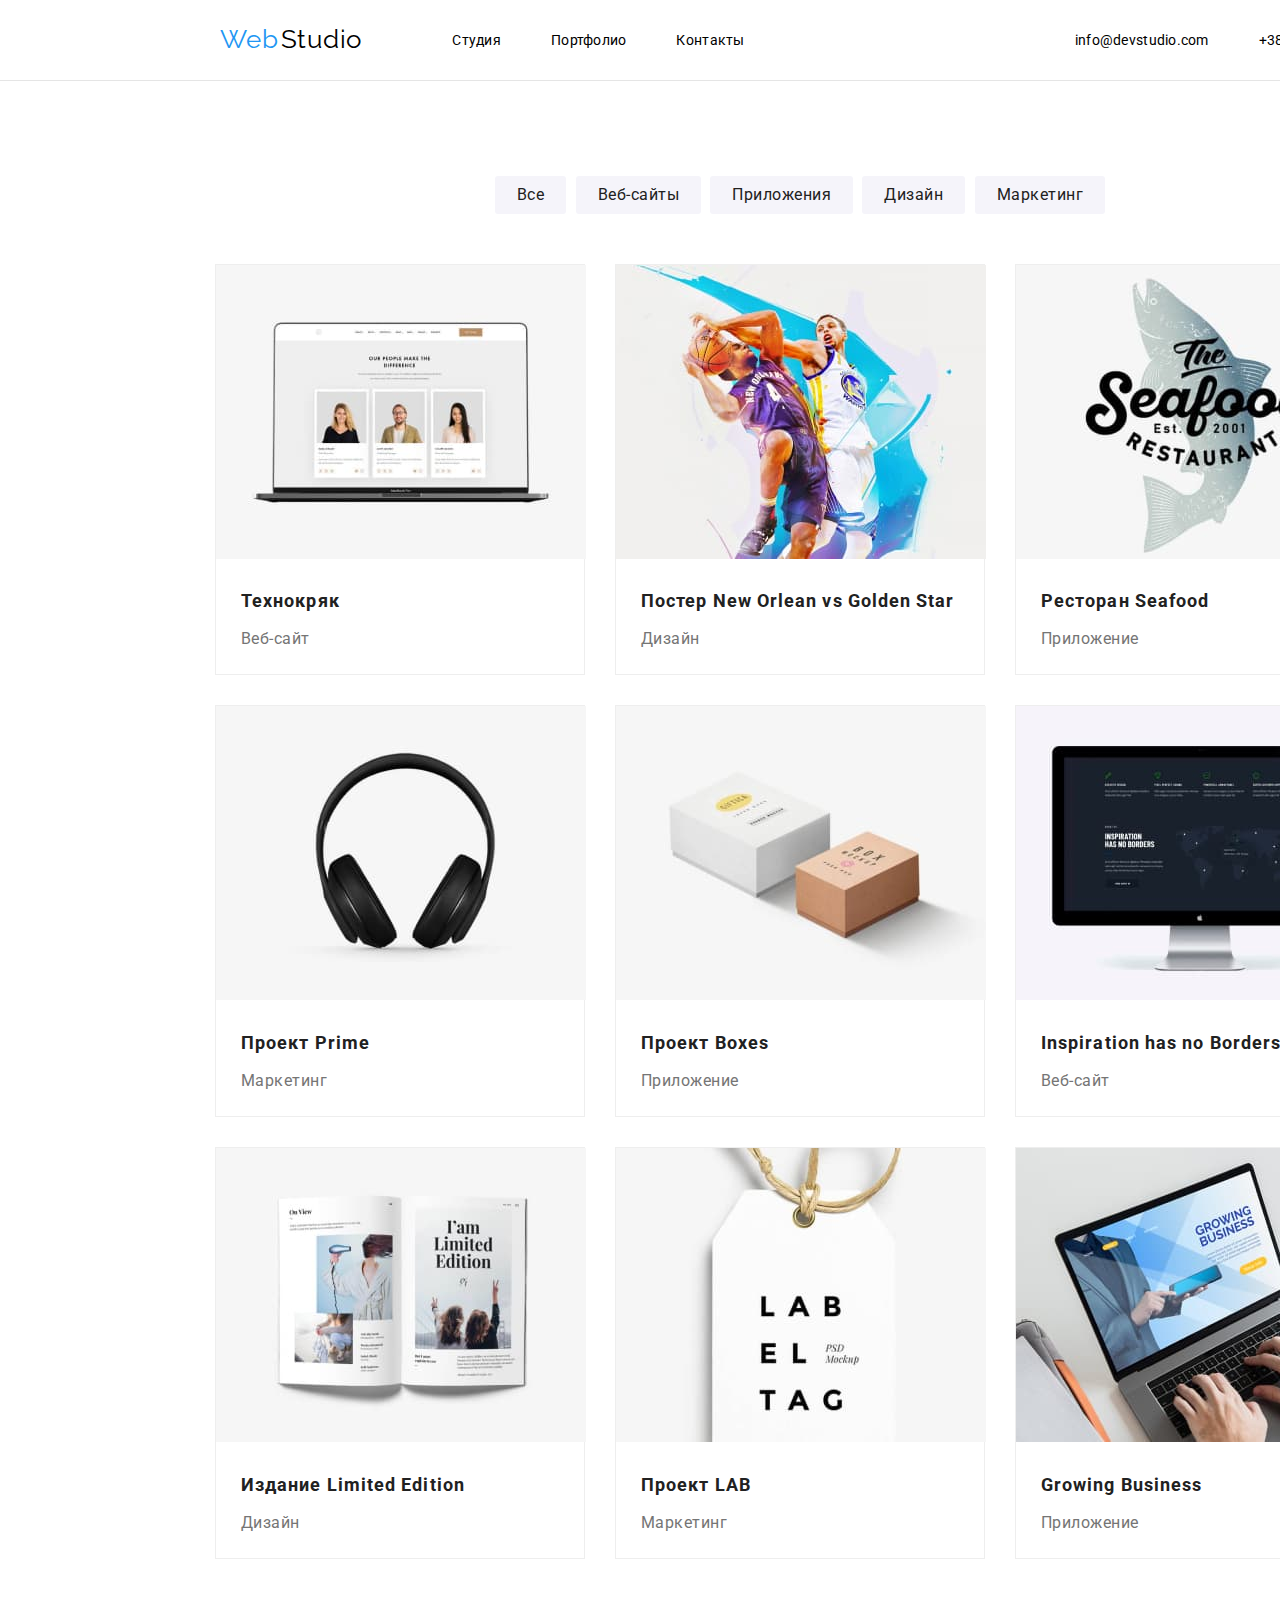
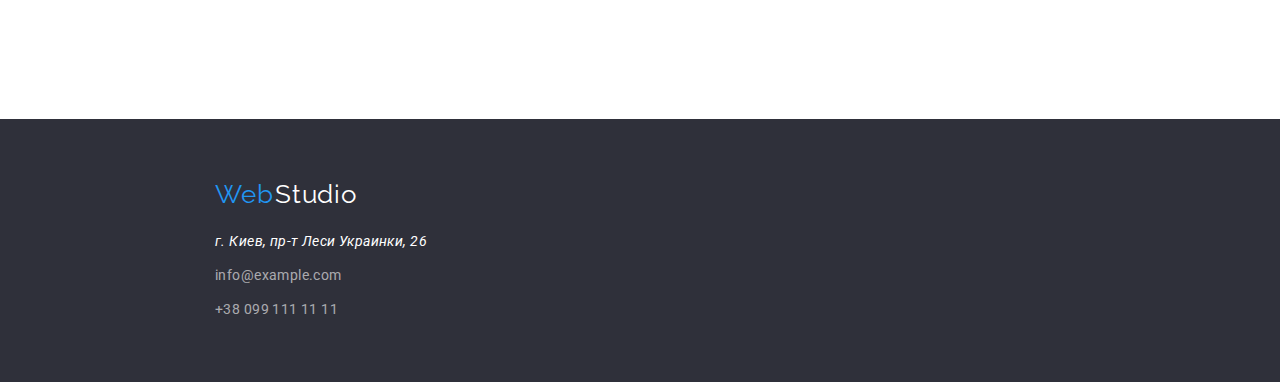
==== portfolio.html @ 6e184b69 "start-markup-hw-05" ====
<!DOCTYPE html>
<html lang="en">
<head>
    <meta charset="UTF-8">
    <meta http-equiv="X-UA-Compatible" content="IE=edge">
    <meta name="viewport" content="width=device-width, initial-scale=1.0">
    <title>Document</title>
        <link rel="preconnect" href="https://fonts.googleapis.com">
        <link rel="preconnect" href="https://fonts.gstatic.com" crossorigin>
        <link rel="stylesheet" href="./css/normalize.css">
        <link href="https://fonts.googleapis.com/css2?family=Raleway:wght@700&family=Roboto:wght@400;500;700;900&display=swap"
            rel="stylesheet">
            <link rel="stylesheet" href="./css/styles.css">
</head>
<body>

    <!--Шапка портфолио-->

<header>
<div class="header-css">
    <div class="logo-css">
        <a class="logo-blue" href="">Web <span class="logo-black">Studio</span></a>
    </div>
    <nav class="nav-css">
        <ul class="list">
            <li class="a-list"><a class="header-list" href="./index.html">Студия</a></li>
            <li class="a-list"><a class="header-list" href="./portfolio.html">Портфолио</a></li>
            <li class="a-list"><a class="header-list" href="">Контакты</a></li>
        </ul>
    </nav>
    <div class="mail-tel-css">
        <ul class="list">
            <li class="mail-tel"><a class="header-list" href="mailto:">info@devstudio.com</a></li>
            <li class="mail-tel"><a class="header-list" href="tel:+">+38 096 111 11 11</a></li>
        </ul>
    </div>
</div>

</header>

    <!--Главный контент портфолио-->

    <main>

        <div class="portfolio-main-div">
                    <div class="div-portfolio">
                        <h1 hidden>Наши работы</h1>
                    
                        <!--Список кнопок-->
                    
                        <div>
                            <ul class="portfolio-list">
                                <li><button class="btn-list btn" type="button">Все</button></li>
                                <li><button class="btn-list btn" type="button">Веб-сайты</button></li>
                                <li><button class="btn-list btn" type="button">Приложения</button></li>
                                <li><button class="btn-list btn" type="button">Дизайн</button></li>
                                <li><button class="btn-list btn" type="button">Маркетинг</button></li>
                            </ul>
                        </div>
                    
                        <!--Фото наших работ-->
                    
                        <section>
                            <ul class="list-img-portfolio">
                                <li class="portfolio-card">
                                    <img src="./images/img11.jpg" alt="Сайт на ноутбуке" width="370">
                                    <h2 class="headline">Технокряк</h2>
                                    <p class="heading-text">Веб-сайт</p>
                                </li>
                                <li class="portfolio-card">
                                    <img src="./images/img12.jpg" alt="Баскетбольный постер" width="370">
                                    <h2 class="headline">Постер New Orlean vs Golden Star</h2>
                                    <p class="heading-text">Дизайн</p>
                                </li>
                                <li class="portfolio-card">
                                    <img src="./images/img13.jpg" alt="Логотип ресторана морепродуктов" width="370">
                                    <h2 class="headline">Ресторан Seafood</h2>
                                    <p class="heading-text">Приложение</p>
                                </li>
                                <li class="portfolio-card">
                                    <img src="./images/img14.jpg" alt="Наушники" width="370">
                                    <h2 class="headline">Проект Prime</h2>
                                    <p class="heading-text">Маркетинг</p>
                                </li>
                                <li class="portfolio-card">
                                    <img src="./images/img15.jpg" alt="Две коробки" width="370">
                                    <h2 class="headline">Проект Boxes</h2>
                                    <p class="heading-text">Приложение</p>
                                </li>
                                <li class="portfolio-card">
                                    <img src="./images/img16.jpg" alt="Монитор компьютера" width="370">
                                    <h2 class="headline">Inspiration has no Borders</h2>
                                    <p class="heading-text">Веб-сайт</p>
                                </li>
                                <li class="portfolio-card">
                                    <img src="./images/img17.jpg" alt="Раскрытая книга" width="370">
                                    <h2 class="headline">Издание Limited Edition</h2>
                                    <p class="heading-text">Дизайн</p>
                                </li>
                                <li class="portfolio-card">
                                    <img src="./images/img18.jpg" alt="Этикетка" width="370">
                                    <h2 class="headline">Проект LAB</h2>
                                    <p class="heading-text">Маркетинг</p>
                                </li>
                                <li class="portfolio-card">
                                    <img src="./images/img19.jpg" alt="Мужчина печатает на ноутбуке" width="370">
                                    <h2 class="headline">Growing Business</h2>
                                    <p class="heading-text">Приложение</p>
                                </li>
                            </ul>
                        </section>
                    </div>
        </div>




    </main>

    <footer class="footer">
        <div class="div-footer">
            <div class="div-logo">
                <a class="logo-blue" href="">Web <span class="logo-white">Studio</span></a>
            </div>
            <div class="div-nav">
                <address class="adress">г. Киев, пр-т Леси Украинки, 26</address>
                <a class="contacts" href="mailto:">info@example.com</a>
                <a class="contacts" href="tel:+">+38 099 111 11 11</a>
            </div>
        </div>
    </footer>

    <!-- <div class="img_thumb">
        <img class="human_img" src="" alt="">
    </div> -->

    
</body>
</html>
---- css/styles.css ----
*,
*::before,
*::after {
    box-sizing: border-box;
}

body {
    background-color: #E5E5E5;
    font-family: 'Roboto', sans-serif;
}


.header-css {
    display: flex;
    flex-direction: row;
    align-items: center;
    justify-content: center;
    margin: auto;
    width: 1600px;
    height: 80px;
    background-color: #FFFFFF;
    margin-bottom: 1px;
}

.logo-css {
    margin-left: 150px;
    margin-right: 90px;
}


.nav-css .list  {
    display: flex;
    flex-direction: row;
    justify-content: center;
    gap: 50px;
    margin-right: 330px;
    padding-inline-start: 0;
}

.mail-tel-css .list {
    display: flex;
    flex-direction: row;
    gap: 50px;
    margin-right: 150px;
    padding-inline-start: 0;
}

.logo-blue {
        font-family: 'Raleway';
            font-size: 26px;
            line-height: 1.2;
            letter-spacing: 0.03em;
            color: #2196F3;
            text-decoration: none;
}

.logo-black {
    font-family: 'Raleway', sans-serif;
        font-size: 26px;
        line-height: 1.2;
        letter-spacing: 0.03em;
        color: black;
        text-decoration: none;
        margin-left: -6px;
}

.logo-white {
        font-family: 'Raleway', sans-serif;
            font-size: 26px;
            line-height: 1.2;
            letter-spacing: 0.03em;
            color: #FFFFFF;
            text-decoration: none;
            margin-left: -6px;
}

.header-list {
    font-family: 'Roboto', sans-serif;
        font-size: 14px;
        line-height: 1.1;
        letter-spacing: 0.02em;
        color: black;
        text-decoration: none;

}

.header-list:focus,
.header-list:hover {
    color:#2196F3;
}

.title {
    font-family: 'Roboto';
        font-size: 44px;
        line-height: 1.4;
        letter-spacing: 0.06em;
        color: #FFFFFF;
        text-align: center;
}

.main-section {
    width: 1600px;
    padding: 1px;
    margin: 0 auto;
    background-color: #2F303A;
}

.title-main {
     font-family: 'Roboto';
        font-size: 44px;
         line-height: 1.4;
         letter-spacing: 0.06em;
         color: #FFFFFF;
         text-align: center;
         margin: 0 auto;
}


.main-title {
    margin-top: 70px;
    margin-bottom: 30px;
    display: flex;
    flex-wrap: wrap;
    justify-content: center;
    width: 700px;
    height: 125px;
    margin: 200px auto 30px;

}

.main-text {
    margin: 200px auto;
}

.main-btn {
    font-family: 'Roboto';
        font-size: 16px;
        line-height: 1.9;
        letter-spacing: 0.06em;
        color: #FFFFFF;
        background-color: #2196F3;
        cursor: pointer;
        width: 200px;
        height: 50px;
        margin: 0 auto;
        display: flex;
        border-radius: 5px;
        padding: 10px 32px;
        margin-bottom: 200x;
        border: #2196F3;
}

.section-li {
    margin-bottom: 95px;
}

.li-list {
    padding-top: 95px;
    width: 1600px;
    height: 770px;
    margin: 0 auto;
    background-color: #FFFFFF;
}

.list-li {
    list-style-type: none;
    display: flex;
    margin: 0 215px;
    width: 1170px;
    padding-inline-start: 0;
    gap: 30px;
}


.subtitle {
font-family: 'Roboto';
    font-size: 14px;
    line-height: 1.1;
    letter-spacing: 0.03em;
    text-transform: uppercase;
    color: #212121;
    margin: auto;
}

.li-li {
    width: 270px;
    height: 100px;
}

.text-li {
     font-family: 'Roboto';
         font-size: 14px;
         line-height: 1.7;
         letter-spacing: 0.03em;
         color: #757575;
         margin: 14px 0 0;
         width: 270px;
         height: 75px;
         margin-right: 30px;
}

.list {
    list-style-type: none;
}

.section-img {
    width: 1170px;
    height: 390px;
}

.text {
    font-family: 'Roboto';
        font-size: 14px;
        line-height: 1.7;
        letter-spacing: 0.03em;
        color: #757575;
}

.caption {
    font-family: 'Roboto';
        font-size: 36px;
        line-height: 1.2;
        text-align: center;
        letter-spacing: 0.03em;
        color: #212121;
        margin: 0 auto 50px;
}

.div-img {
    display: flex;
    flex-direction: column;
    justify-content: center;
    align-items: center;
}

.list-img {
    list-style-type: none;
    display: flex;
    justify-content: center;
    margin: 0;
    padding-inline-start: 0;
    gap: 30px;

}

.div-users {
    padding: 95px 0;
    width: 1600px;
    margin: 0 auto;
    background-color: #F5F4FA;
}

.list-users {
    display: flex;
    list-style-type: none;
    padding-inline-start: 0;
    justify-content: center;
    align-items: center;
    gap: 30px;
    width: 1170px;
    /* height: 370px; */
    margin: 0 auto;
}

.caption-user {
        font-family: 'Roboto';
            font-size: 36px;
            line-height: 1.2;
            text-align: center;
            letter-spacing: 0.03em;
            color: #212121;
            margin: 0 auto 50px;
}

.user {
    font-family: 'Roboto';
        font-size: 16px;
        line-height: 1.2;
        letter-spacing: 0.03em;
        color: #212121;
        margin: 30px auto 10px;
        padding: 0 auto;
}

.user-link {
    font-family: 'Roboto';
        font-size: 16px;
        line-height: 19px;
        letter-spacing: 0.03em;
        color: #757575;
        margin: 10px auto 30px;
        padding: 0 auto;
}

.user-card {
    width: 270px;
    height: 370px;
    display: flex;
    flex-direction: column;
    justify-content: baseline;
    align-items: baseline;
    background-color: #FFFFFF;

    /* material shadow v1 */
    
     box-shadow: 0px 1px 3px rgba(0, 0, 0, 0.12), 0px 1px 1px rgba(0, 0, 0, 0.14), 0px 2px 1px rgba(0, 0, 0, 0.2);
     border-radius: 0px 0px 4px 4px;
}

.users {
    background-color: #F5F4FA;
}

.adress {
    font-family: 'Roboto';
        font-size: 14px;
        line-height: 1.7;
        letter-spacing: 0.03em;
        color: #FFFFFF;
}

.contacts {
    font-family: 'Roboto';
        font-size: 14px;
        line-height: 1.7;
        letter-spacing: 0.03em;
        color: rgba(255, 255, 255, 0.6);
        text-decoration: none;
}

.btn-list {
    font-family: 'Roboto';
        font-size: 16px;
        line-height: 1.6;
        text-align: center;
        letter-spacing: 0.03em;
        color: #212121;
    background-color: #F5F4FA;
        cursor: pointer;
        border: 0;
        border-radius: 3px;
}

.btn-list:focus,
.btn-list:hover {
    background-color: #2196F3;
        color: #FFFFFF;
}

.headline {
    font-family: 'Roboto';
        font-style: normal;
        font-weight: 700;
        font-size: 18px;
        line-height: 2;
        letter-spacing: 0.06em;
        color: #212121;
        margin: 20px 25px 5px;
}

.heading-text {
    font-family: 'Roboto';
        font-size: 16px;
        line-height: 1.9;
        letter-spacing: 0.03em;
        color: #757575;
        margin: 5px 25px 20px;
}

.div-footer {
    width: 1600px;
    /* height: 250px; */
    margin: 0 auto;
    display: flex;
    flex-direction: column;
}

.div-logo {
    margin: 60px 1240px 20px 215px;
    width: 160px;
}

.div-nav {
    display: flex;
    flex-direction: column;
    gap: 10px;
    margin: 0 1155px 60px 215px;
}

.footer {
    background-color: #2F303A;
    width: 1600px;
    margin: 0 auto;
}


/* PORTFOLIO */

.portfolio-main-div {
    width: 1600px;
    margin: 0 auto;
    padding: 95px 0 95px;
    background-color: #FFFFFF;
}

.div-portfolio {
    width: 1170px;
    margin: 0 auto 95px;
}

.portfolio-list {
    list-style-type: none;
    display: flex;
    flex-direction: row;
    justify-content: space-between;
    width: 610px;
    margin: 0 auto 35px;
    padding-inline-start: 0;
    padding-bottom: 15px;
}

.list-img-portfolio {
    list-style-type: none;
    display: flex;
    flex-wrap: wrap;
    margin: 0;
    padding-inline-start: 0;
    width: 1170px;
}

.portfolio-card {
    margin: 0;
    width: 370px;
    margin-right: 30px;
    margin-bottom: 30px;
    border: 1px solid #EEEEEE;
}

.portfolio-card:nth-child(3n+3) {
    margin-right: -30px;
}

.portfolio-card:nth-last-child(-n + 3) {
    margin-bottom: -30px;
}

.btn { 
    padding: 6px 22px;
}

/* .img_thumb {
    width: ;
}

.img_thumb > img {
    display: block;
    width: 100%;
    height: auto;
} */
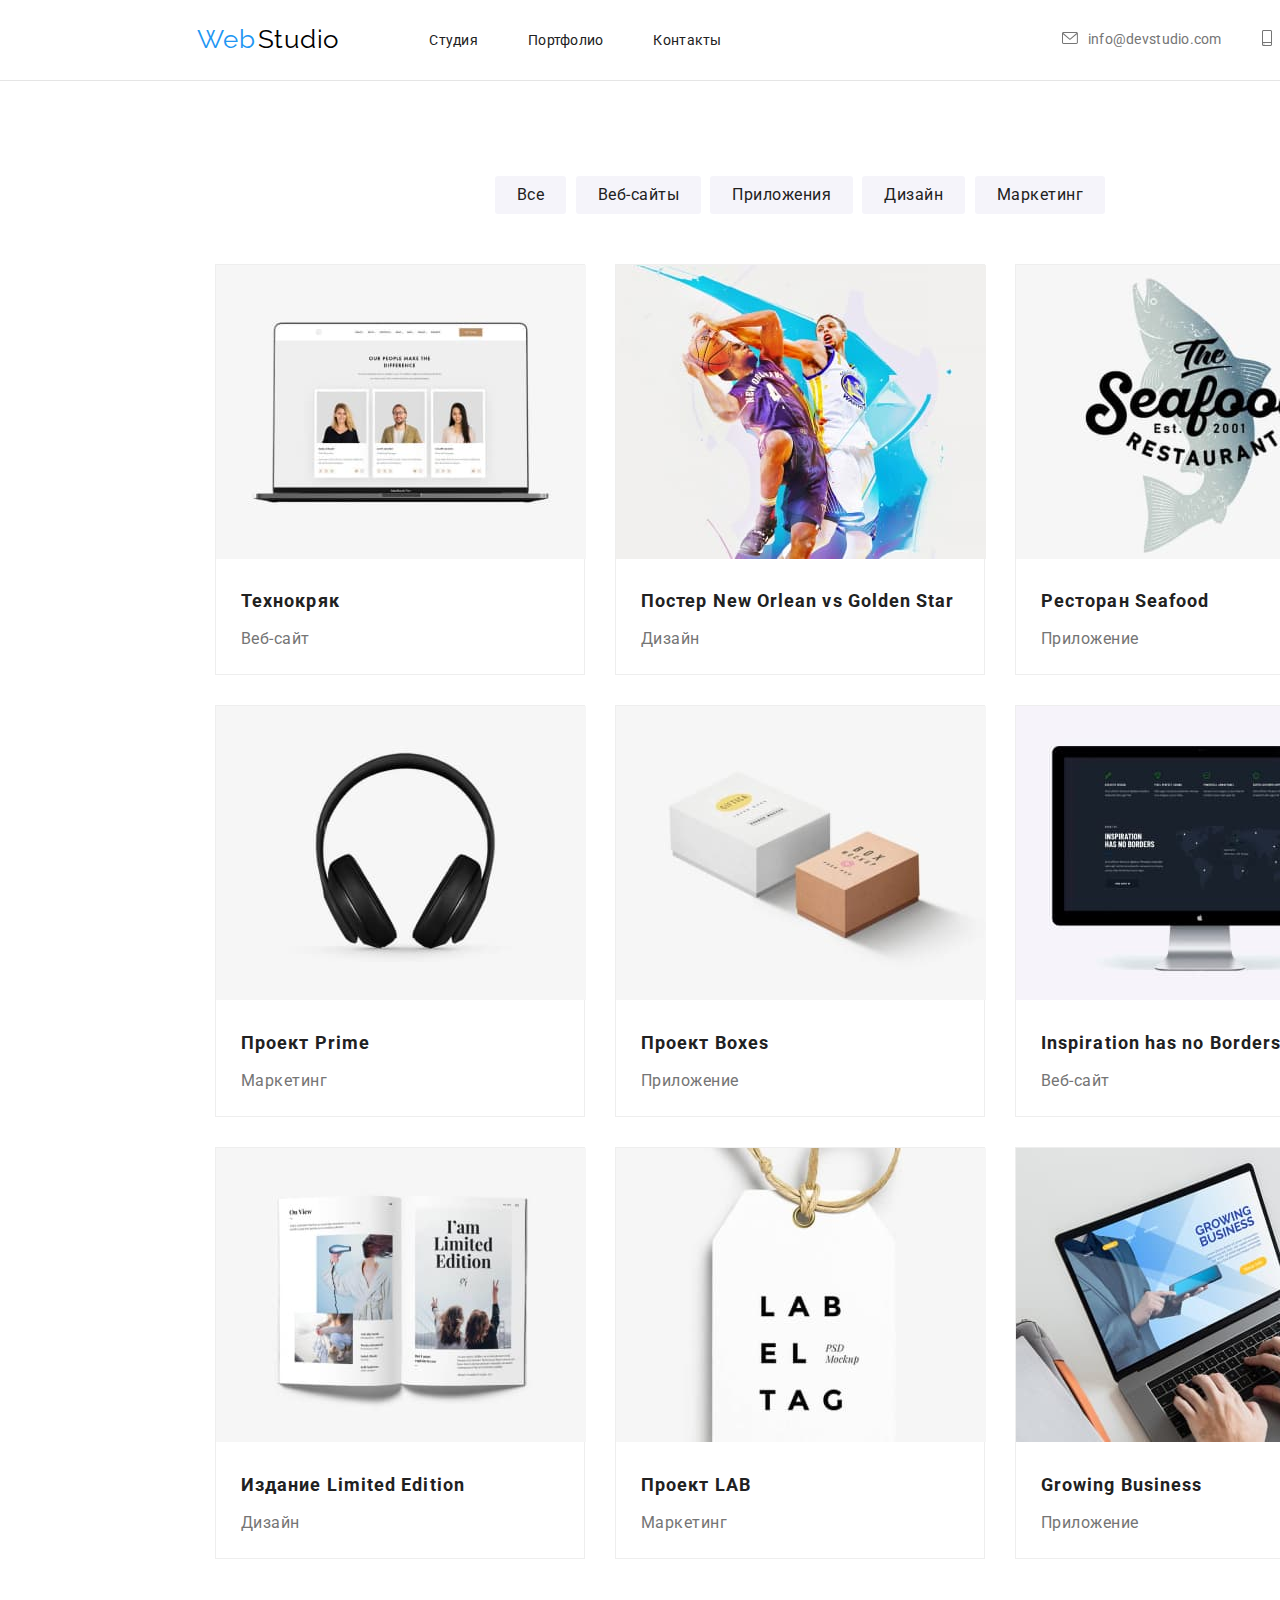
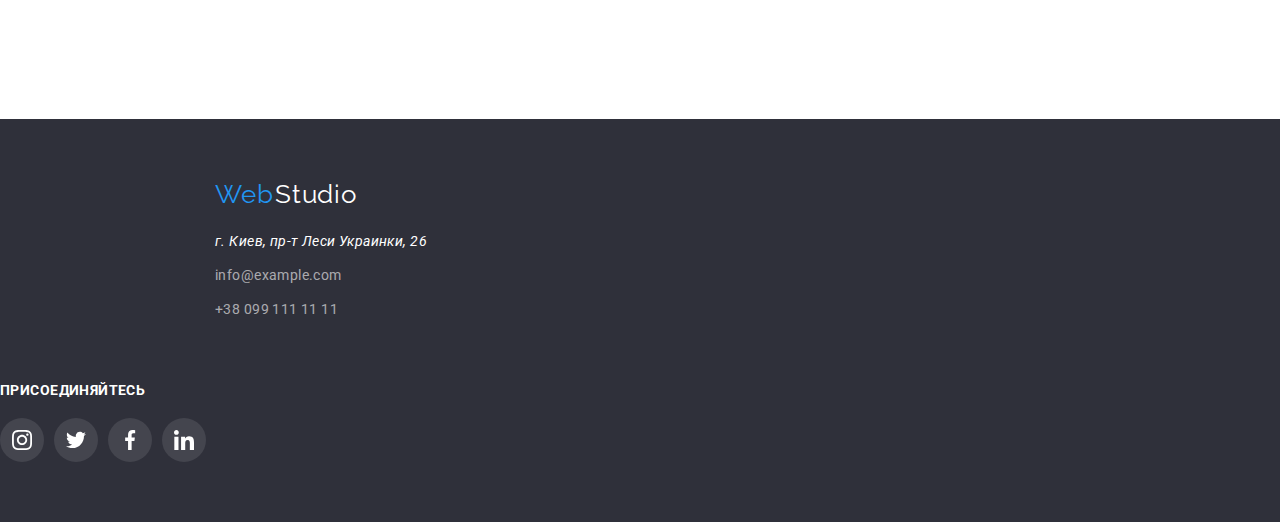
==== commit 35a0ad7e: "finish-hw-05" ====
--- a/portfolio.html
+++ b/portfolio.html
@@ -17,24 +17,37 @@
     <!--Шапка портфолио-->
 
 <header>
-<div class="header-css">
-    <div class="logo-css">
-        <a class="logo-blue" href="">Web <span class="logo-black">Studio</span></a>
+
+    <div class="header-css">
+        <div class="logo-css">
+            <a class="logo-blue" href="">Web <span class="logo-black">Studio</span></a>
+        </div>
+        <nav class="nav-css">
+            <ul class="list">
+                <li class="a-list"><a class="header-list" href="./index.html">Студия</a></li>
+                <li class="a-list"><a class="header-list" href="./portfolio.html">Портфолио</a></li>
+                <li class="a-list"><a class="header-list" href="">Контакты</a></li>
+            </ul>
+        </nav>
+        <div class="mail-tel-css">
+            <ul class="list">
+                <li class="mail-tel">
+                    <a class="header-list-mail" href="mailto:">
+                        <svg class="svg-mail" height="12px" width="16px">
+                            <use href="./images/symbol-defs.svg#icon-Mail"></use>
+                        </svg>
+                        info@devstudio.com</a>
+                </li>
+                <li class="mail-tel">
+                    <a class="header-list-phone" href="tel:">
+                        <svg class="svg-phone" height="16px" width="10px">
+                            <use href="./images/symbol-defs.svg#icon-Phone"></use>
+                        </svg>
+                        +38 096 111 11 11</a>
+                </li>
+            </ul>
+        </div>
     </div>
-    <nav class="nav-css">
-        <ul class="list">
-            <li class="a-list"><a class="header-list" href="./index.html">Студия</a></li>
-            <li class="a-list"><a class="header-list" href="./portfolio.html">Портфолио</a></li>
-            <li class="a-list"><a class="header-list" href="">Контакты</a></li>
-        </ul>
-    </nav>
-    <div class="mail-tel-css">
-        <ul class="list">
-            <li class="mail-tel"><a class="header-list" href="mailto:">info@devstudio.com</a></li>
-            <li class="mail-tel"><a class="header-list" href="tel:+">+38 096 111 11 11</a></li>
-        </ul>
-    </div>
-</div>
 
 </header>
 
@@ -62,51 +75,51 @@
                     
                         <section>
                             <ul class="list-img-portfolio">
-                                <li class="portfolio-card">
-                                    <img src="./images/img11.jpg" alt="Сайт на ноутбуке" width="370">
-                                    <h2 class="headline">Технокряк</h2>
-                                    <p class="heading-text">Веб-сайт</p>
-                                </li>
-                                <li class="portfolio-card">
+                                <a class="portfolio-card" href="">
+                                        <img src="./images/img11.jpg" alt="Сайт на ноутбуке" width="370">
+                                        <h2 class="headline">Технокряк</h2>
+                                        <p class="heading-text">Веб-сайт</p>
+                                </a>
+                                <a class="portfolio-card" href="">
                                     <img src="./images/img12.jpg" alt="Баскетбольный постер" width="370">
                                     <h2 class="headline">Постер New Orlean vs Golden Star</h2>
                                     <p class="heading-text">Дизайн</p>
-                                </li>
-                                <li class="portfolio-card">
+                                </a>
+                                <a class="portfolio-card" href="">
                                     <img src="./images/img13.jpg" alt="Логотип ресторана морепродуктов" width="370">
                                     <h2 class="headline">Ресторан Seafood</h2>
                                     <p class="heading-text">Приложение</p>
-                                </li>
-                                <li class="portfolio-card">
+                                </a>
+                                <a class="portfolio-card" href="">
                                     <img src="./images/img14.jpg" alt="Наушники" width="370">
                                     <h2 class="headline">Проект Prime</h2>
                                     <p class="heading-text">Маркетинг</p>
-                                </li>
-                                <li class="portfolio-card">
+                                </a>
+                                <a class="portfolio-card" href="">
                                     <img src="./images/img15.jpg" alt="Две коробки" width="370">
                                     <h2 class="headline">Проект Boxes</h2>
                                     <p class="heading-text">Приложение</p>
-                                </li>
-                                <li class="portfolio-card">
+                                </a>
+                                <a class="portfolio-card" href="">
                                     <img src="./images/img16.jpg" alt="Монитор компьютера" width="370">
                                     <h2 class="headline">Inspiration has no Borders</h2>
                                     <p class="heading-text">Веб-сайт</p>
-                                </li>
-                                <li class="portfolio-card">
+                                </a>
+                                <a class="portfolio-card" href="">
                                     <img src="./images/img17.jpg" alt="Раскрытая книга" width="370">
                                     <h2 class="headline">Издание Limited Edition</h2>
                                     <p class="heading-text">Дизайн</p>
-                                </li>
-                                <li class="portfolio-card">
+                                </a>
+                                <a class="portfolio-card" href="">
                                     <img src="./images/img18.jpg" alt="Этикетка" width="370">
                                     <h2 class="headline">Проект LAB</h2>
                                     <p class="heading-text">Маркетинг</p>
-                                </li>
-                                <li class="portfolio-card">
+                                </a>
+                                <a class="portfolio-card" href="">
                                     <img src="./images/img19.jpg" alt="Мужчина печатает на ноутбуке" width="370">
                                     <h2 class="headline">Growing Business</h2>
                                     <p class="heading-text">Приложение</p>
-                                </li>
+                                </a>
                             </ul>
                         </section>
                     </div>
@@ -117,22 +130,53 @@
 
     </main>
 
-    <footer class="footer">
-        <div class="div-footer">
-            <div class="div-logo">
-                <a class="logo-blue" href="">Web <span class="logo-white">Studio</span></a>
+        <footer class="footer">
+            <div class="div-footer">
+                <div class="div-logo">
+                    <a class="logo-blue" href="">Web <span class="logo-white">Studio</span></a>
+                </div>
+                <div class="div-nav">
+                    <address class="adress">г. Киев, пр-т Леси Украинки, 26</address>
+                    <a class="contacts" href="mailto:">info@example.com</a>
+                    <a class="contacts" href="tel:+">+38 099 111 11 11</a>
+                </div>
+                <div class="contacts-footer">
+                    <h3 class="h-footer">ПРИСОЕДИНЯЙТЕСЬ</h3>
+                    <ul class="ul-footer">
+                        <a href="">
+                            <li class="li-footer">
+                                <svg class="svg-footer" width="20" height="20">
+                                    <use href="./images/symbol-defs.svg#icon-Instagram"></use>
+                                </svg>
+                            </li>
+                        </a>
+                        <a href="">
+                            <li class="li-footer">
+                                <svg class="svg-footer" width="20" height="20">
+                                    <use href="./images/symbol-defs.svg#icon-Twitter"></use>
+                                </svg>
+                            </li>
+                        </a>
+                        <a href="">
+                            <li class="li-footer">
+                                <svg class="svg-footer" width="20" height="20">
+                                    <use href="./images/symbol-defs.svg#icon-Facebook"></use>
+                                </svg>
+                            </li>
+                        </a>
+                        <a href="">
+                            <li class="li-footer">
+                                <svg class="svg-footer" width="20" height="20">
+                                    <use href="./images/symbol-defs.svg#icon-Linkedin"></use>
+                                </svg>
+                            </li>
+                        </a>
+                    </ul>
+                </div>
             </div>
-            <div class="div-nav">
-                <address class="adress">г. Киев, пр-т Леси Украинки, 26</address>
-                <a class="contacts" href="mailto:">info@example.com</a>
-                <a class="contacts" href="tel:+">+38 099 111 11 11</a>
-            </div>
-        </div>
-    </footer>
-
-    <!-- <div class="img_thumb">
-        <img class="human_img" src="" alt="">
-    </div> -->
+        
+        
+        </footer>
 
     
 </body>
--- a/css/styles.css
+++ b/css/styles.css
@@ -40,7 +40,8 @@
 .mail-tel-css .list {
     display: flex;
     flex-direction: row;
-    gap: 50px;
+    justify-content: center;
+    align-items: center;
     margin-right: 150px;
     padding-inline-start: 0;
 }
@@ -76,17 +77,75 @@
 
 .header-list {
     font-family: 'Roboto', sans-serif;
+    font-size: 14px;
+    line-height: 1.1;
+    letter-spacing: 0.02em;
+    color: #212121;
+    text-decoration: none;
+
+}
+
+.header-list-mail {
+    font-family: 'Roboto', sans-serif;
         font-size: 14px;
         line-height: 1.1;
         letter-spacing: 0.02em;
-        color: black;
+        color: #757575;
         text-decoration: none;
-
+        margin-right: 30px;
+        margin-left: 10px;
+        display: flex;
+        gap: 10px;
+        align-items: baseline;
+        justify-content: baseline;
+}
+
+.header-list-phone {
+    font-family: 'Roboto', sans-serif;
+    font-size: 14px;
+    line-height: 1.1;
+    letter-spacing: 0.02em;
+    color: #757575;
+    text-decoration: none;
+    margin-left: 10px;
+    display: flex;
+    gap: 10px;
+    align-items: baseline;
+    justify-content: baseline;
 }
 
 .header-list:focus,
 .header-list:hover {
+    color: #2196F3;
+}
+
+
+.header-list-mail:focus,
+.header-list-mail:hover {
     color:#2196F3;
+}
+
+.header-list-phone:focus,
+.header-list-phone:hover {
+    color: #2196F3;
+}
+
+.svg-mail {
+    fill: #757575;
+}
+
+.svg-phone {
+    fill: #757575;
+}
+
+.header-list-phone:focus .svg-phone,
+.header-list-phone:hover .svg-phone {
+    fill: #2196F3;
+}
+
+.header-list-mail:focus .svg-mail,
+.header-list-mail:hover .svg-mail {
+    fill: #2196F3;
 }
 
 .title {
@@ -99,11 +158,12 @@
 }
 
 .main-section {
-    width: 1600px;
+    max-width: 1600px;
     padding: 1px;
     margin: 0 auto;
-    background-color: #2F303A;
-}
+    background-image: linear-gradient(to right, rgba(0, 0, 0, 0.4), rgba(0, 0, 0, 0.4)), url(../images/img20.jpg);
+}
+
 
 .title-main {
      font-family: 'Roboto';
@@ -150,14 +210,20 @@
         border: #2196F3;
 }
 
-.section-li {
-    margin-bottom: 95px;
-}
+.svg-li {
+    width: 270px;
+    height: 120px;
+    background-color: #F5F4FA;
+    margin-bottom: 30px;
+}
+
+
 
 .li-list {
     padding-top: 95px;
+    padding-bottom: 95px;
     width: 1600px;
-    height: 770px;
+    height: 920px;
     margin: 0 auto;
     background-color: #FFFFFF;
 }
@@ -203,6 +269,16 @@
     list-style-type: none;
 }
 
+.section-li {
+    height: 250px;
+    margin-bottom: 95px;
+}
+
+.svg-svg {
+    margin: 25px 100px;
+    filter: drop-shadow(0px 4px 4px rgba(0, 0, 0, 0.25));
+}
+
 .section-img {
     width: 1170px;
     height: 390px;
@@ -278,7 +354,7 @@
         line-height: 1.2;
         letter-spacing: 0.03em;
         color: #212121;
-        margin: 30px auto 10px;
+        margin: 30px auto 0;
         padding: 0 auto;
 }
 
@@ -288,35 +364,117 @@
         line-height: 19px;
         letter-spacing: 0.03em;
         color: #757575;
-        margin: 10px auto 30px;
+        margin: 10px auto 15px;
         padding: 0 auto;
 }
 
 .user-card {
     width: 270px;
-    height: 370px;
     display: flex;
     flex-direction: column;
     justify-content: baseline;
     align-items: baseline;
     background-color: #FFFFFF;
-
-    /* material shadow v1 */
-    
-     box-shadow: 0px 1px 3px rgba(0, 0, 0, 0.12), 0px 1px 1px rgba(0, 0, 0, 0.14), 0px 2px 1px rgba(0, 0, 0, 0.2);
-     border-radius: 0px 0px 4px 4px;
+    padding-bottom: 30px;
+    box-shadow: 0px 1px 3px rgba(0, 0, 0, 0.12), 0px 1px 1px rgba(0, 0, 0, 0.14), 0px 2px 1px rgba(0, 0, 0, 0.2);
+    border-radius: 0px 0px 4px 4px;
+}
+
+.svg-link {
+    fill: #AFB1B8;
+}
+
+.svg-links {
+    display: flex;
+    list-style: none;
+    gap: 10px;
+    padding: 0;
+    margin: 0 auto;
+}
+
+.li-svg-links {
+    padding: 12px;
+    height: 44px;
+    border-radius: 50%;
+}
+
+.li-svg-links:hover,
+.li-svg-links:focus {
+    background-color: #2196F3;
+
+}
+
+.li-svg-links:hover .svg-link,
+.li-svg-links:focus .svg-link {
+    fill: #FFFFFF;
 }
 
 .users {
     background-color: #F5F4FA;
 }
 
+.section-clients {
+    width: 1600px;
+    background-color: #FFFFFF;
+    margin: 0 auto;
+    padding: 95px 0;
+}
+
+.h-clients {
+    font-family: 'Roboto';
+    font-style: normal;
+    font-weight: 700;
+    font-size: 36px;
+    line-height: 42px;
+    text-align: center;
+    letter-spacing: 0.03em;
+    color: #212121;
+    margin: 0;
+    margin-bottom: 50px;
+}
+
+.svg-clients {
+    list-style: none;
+    display: flex;
+    margin: 0;
+    justify-content: center;
+    align-items: center;
+    gap: 30px;
+    padding: 0;
+}
+
+.svg-client {
+    fill: #AFB1B8;
+}
+
+.li-clients {
+    display: flex;
+    justify-content: center;
+    align-items: center;
+    width: 170px;
+    height: 90px;
+    border: 1px solid #AFB1B8;
+    border-radius: 4px;
+}
+
+.li-clients:hover,
+.li-clients:focus {
+    border-color: #2196F3;
+}
+
+.li-clients:hover .svg-client,
+.li-clients:focus .svg-client {
+    fill: #2196F3;
+}
+
 .adress {
     font-family: 'Roboto';
         font-size: 14px;
         line-height: 1.7;
         letter-spacing: 0.03em;
         color: #FFFFFF;
+        max-width: 230px;
+        display: inline-block;
 }
 
 .contacts {
@@ -326,6 +484,8 @@
         letter-spacing: 0.03em;
         color: rgba(255, 255, 255, 0.6);
         text-decoration: none;
+        max-width: 230px;
+        display: inline-block;
 }
 
 .btn-list {
@@ -344,7 +504,9 @@
 .btn-list:focus,
 .btn-list:hover {
     background-color: #2196F3;
-        color: #FFFFFF;
+    color: #FFFFFF;
+    box-shadow: 0px 3px 1px rgba(0, 0, 0, 0.1), 0px 1px 2px rgba(0, 0, 0, 0.08), 0px 2px 2px rgba(0, 0, 0, 0.12);
+    border-radius: 4px;
 }
 
 .headline {
@@ -369,22 +531,23 @@
 
 .div-footer {
     width: 1600px;
-    /* height: 250px; */
-    margin: 0 auto;
-    display: flex;
-    flex-direction: column;
+    margin: 0 auto;
+    padding: 60px 0;
+    display: inline-block;
 }
 
 .div-logo {
-    margin: 60px 1240px 20px 215px;
-    width: 160px;
+    margin: 0 155px 20px 215px;
+    max-width: 150px;
+    display: inline-block;
 }
 
 .div-nav {
     display: flex;
     flex-direction: column;
     gap: 10px;
-    margin: 0 1155px 60px 215px;
+    margin: 0 70px 60px 215px;
+    max-width: 230px;
 }
 
 .footer {
@@ -393,6 +556,55 @@
     margin: 0 auto;
 }
 
+.contacts-footer {
+    max-width: 210px;
+    display: flex;
+    flex-direction: column;
+}
+
+.h-footer {
+    margin: 0;
+    font-family: 'Roboto';
+    font-style: normal;
+    font-weight: 700;
+    font-size: 14px;
+    line-height: 16px;
+    letter-spacing: 0.03em;
+    text-transform: uppercase;
+    color: #FFFFFF;
+    display: inline-block;
+    margin-bottom: 20px;
+}
+
+.ul-footer {
+    list-style: none;
+    display: flex;
+    gap: 10px;
+    padding: 0;
+    margin: 0;
+    max-width: 206px;
+}
+
+.li-footer {
+    border-radius: 50%;
+    background-color: #fff 10%;
+    width: 44px;
+    height: 44px;
+    display: flex;
+    justify-content: center;
+    align-items: center;
+    background-color: rgba(255, 255, 255, 0.1);
+}
+
+.li-footer:hover,
+.li-footer:focus {
+    background-color: #2196F3;
+}
+
+.svg-footer {
+    fill: #FFFFFF;
+}
+
 
 /* PORTFOLIO */
 
@@ -406,6 +618,10 @@
 .div-portfolio {
     width: 1170px;
     margin: 0 auto 95px;
+}
+
+.a-portfolio {
+
 }
 
 .portfolio-list {
@@ -434,6 +650,12 @@
     margin-right: 30px;
     margin-bottom: 30px;
     border: 1px solid #EEEEEE;
+    text-decoration: none;
+}
+
+.portfolio-card:hover,
+.portfolio-card:focus {
+    box-shadow: 0px 1px 1px rgba(0, 0, 0, 0.12), 0px 4px 4px rgba(0, 0, 0, 0.06), 1px 4px 6px rgba(0, 0, 0, 0.16);
 }
 
 .portfolio-card:nth-child(3n+3) {
